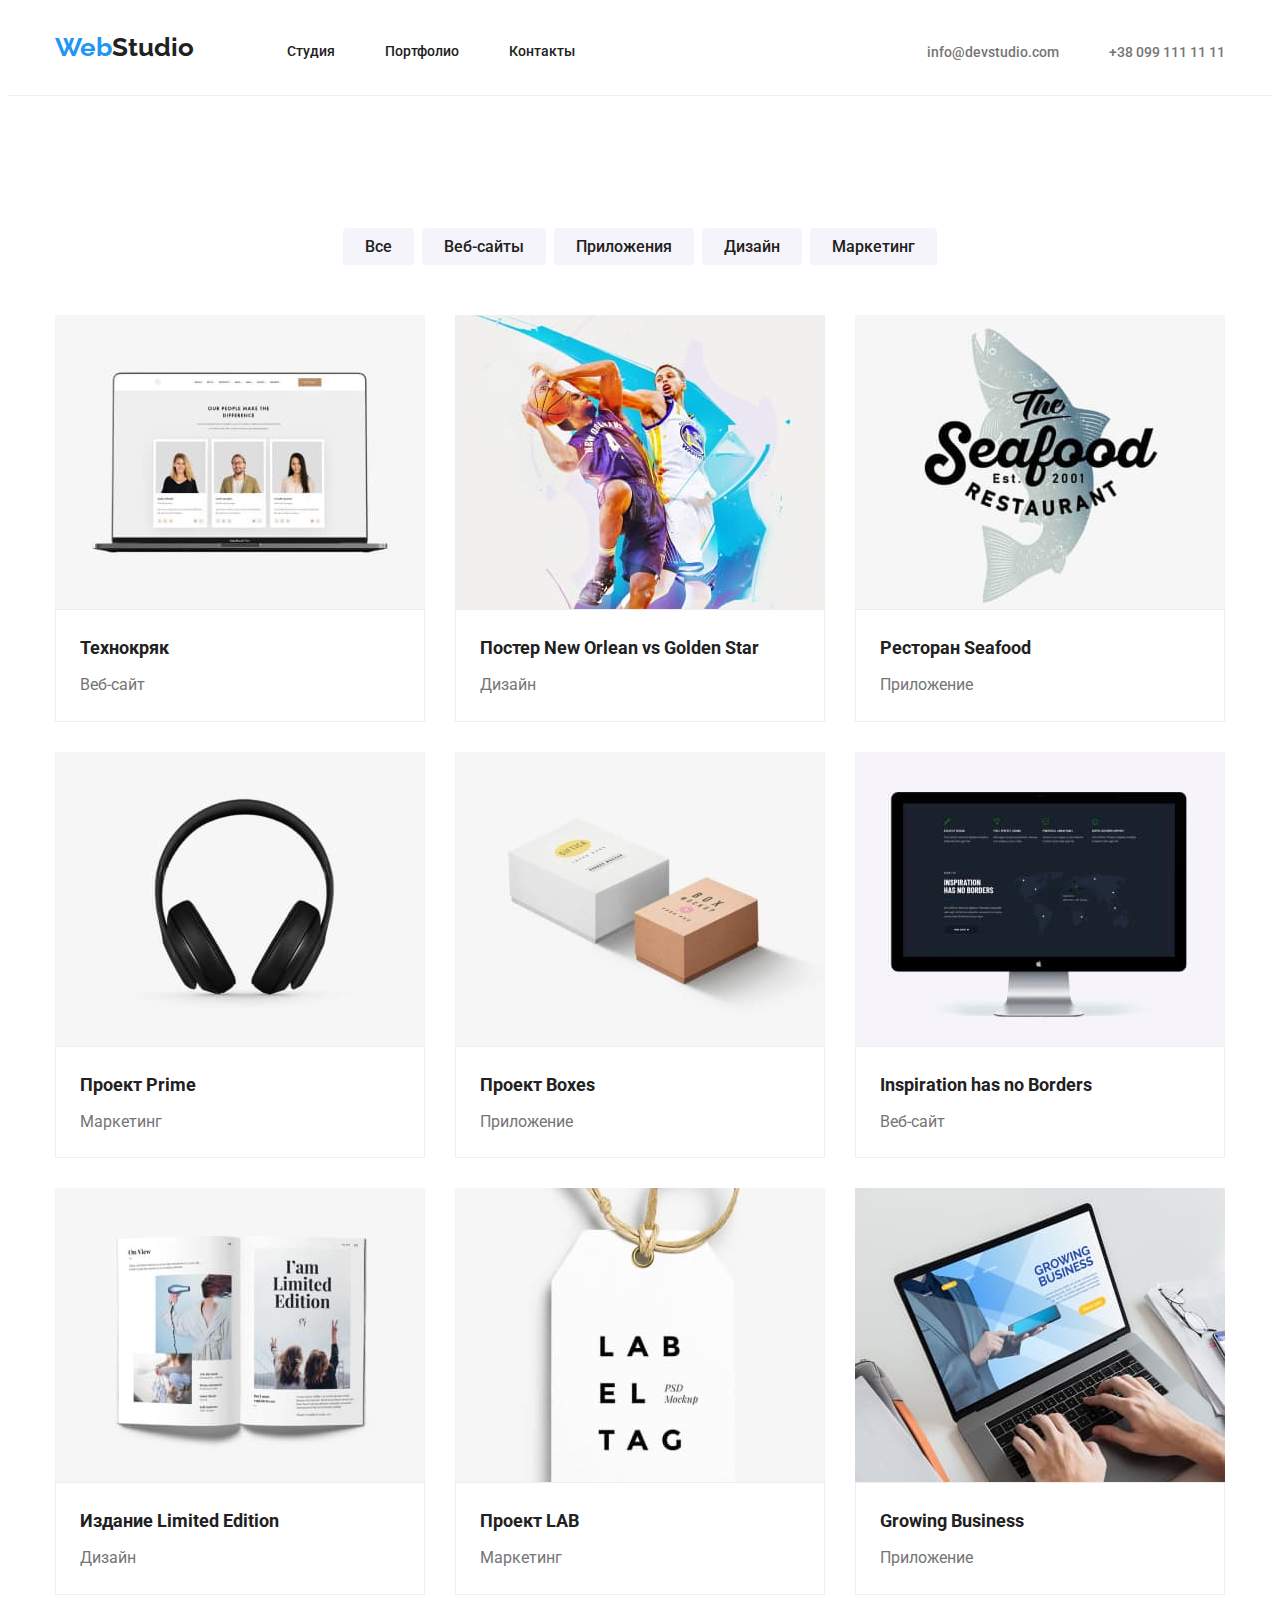
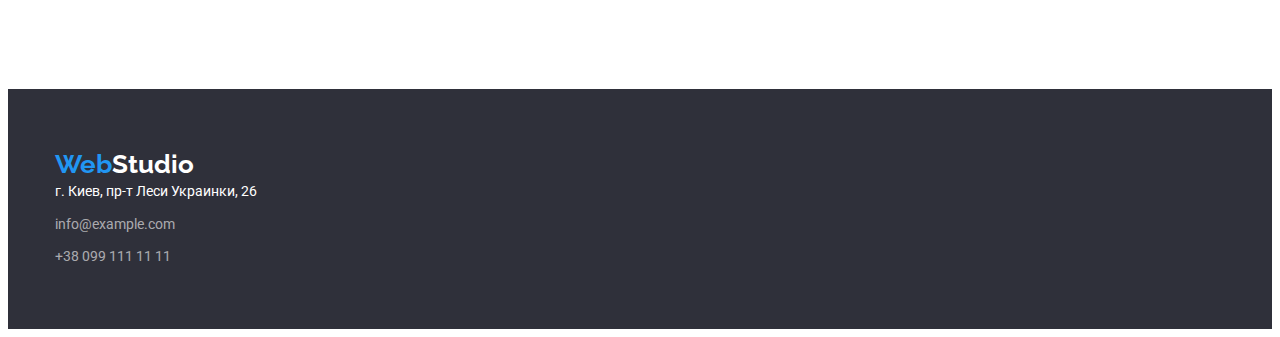
==== portfolio.html @ 93ea7e1f "padding" ====
<!DOCTYPE html>
<html lang="ru">
<head>
    <meta charset="UTF-8">
    <meta http-equiv="X-UA-Compatible" content="IE=edge">
    <meta name="viewport" content="width=device-width, initial-scale=1.0">
    <link rel="preconnect" href="https://fonts.googleapis.com">
    <link rel="preconnect" href="https://fonts.gstatic.com" crossorigin>
    <link
        href="https://fonts.googleapis.com/css2?family=Raleway:wght@700&family=Roboto:wght@400;500;700;900&display=swap"
        rel="stylesheet">
    <link rel="stylesheet"
        href="https://minhaskamal.github.io/DownGit/#/home?url=https://github.com/sindresorhus/modern-normalize/blob/main/modern-normalize.css">
    <title>Document</title>
    <link rel="stylesheet" href="./css/style.css">
</head>
<body>
    <!--шапка-->
<header class="cap">
    <div class="container display-flex">
        <nav class="display-flex">
            <a class="cap-logo" href="./index.html"><span class="cap-logo-web">Web<span
                class="cap-logo-studio">Studio</span></span></a>
            <ul class="site-navigation">
                <li class="item"><a class="site-navigation-link" href="./index.html">Студия</a></li>
                <li class="item"><a class="site-navigation-link" href="./portfolio.html">Портфолио</a></li>
                <li class="item"><a class="site-navigation-link" href="">Контакты</a></li>
            </ul>
        </nav>
        <ul class="contacts">
            <li class="item"><a class="contacts-link" href="mailto:info@devstudio.com">info@devstudio.com</a></li>
            <li class="item"><a class="contacts-link" href="tel:+380961111111">+38 099 111 11 11</a></li>
        </ul>
    </div>
</header>
<main>
    <!-- Список кнопок -->
    <section class="section">
        <div class="container">
            <h1 class="title">Портфолио</h1>
            <ul class="list-buttons display-flex">
                <li class="item"><button class="list-button" type="button">Все</button></li>
                <li class="item"><button class="list-button" type="button">Веб-сайты</button></li>
                <li class="item"><button class="list-button" type="button">Приложения</button></li>
                <li class="item"><button class="list-button" type="button">Дизайн</button></li>
                <li class="item"><button class="list-button" type="button">Маркетинг</button></li>
            </ul>
            <!-- Приклади праці -->
            <ul class="portfolio display-flex">
                <li class="item"><img src="images/img(1).jpg" alt="Веб-сайт" width="370">
                    <div class="portfolio-border">
                        <h2 class="portfolio-title">Технокряк</h2>
                        <p class="portfolio-text">Веб-сайт</p>
                    </div>
                </li>
                <li class="item"><img src="images/img(2).jpg" alt="Дизайн" width="370">
                    <div class="portfolio-border">
                        <h2 class="portfolio-title">Постер New Orlean vs Golden Star</h2>
                        <p class="portfolio-text">Дизайн</p>
                    </div>
                </li>
                <li class="item"><img src="images/img(3).jpg" alt="Приложение" width="370">
                    <div class="portfolio-border"><h2 class="portfolio-title">Ресторан Seafood</h2>
                    <p class="portfolio-text">Приложение</p></div>
                </li>
                <li class="item"><img src="images/img(4).jpg" alt="Маркетин" width="370">
                    <div class="portfolio-border"><h2 class="portfolio-title">Проект Prime</h2>
                    <p class="portfolio-text">Маркетинг</p></div>
                </li>
                <li class="item"><img src="images/img(5).jpg" alt="Приложение" width="370">
                    <div class="portfolio-border"><h2 class="portfolio-title">Проект Boxes</h2>
                    <p class="portfolio-text">Приложение</p></div>
            
                </li>
                <li class="item"><img src="images/img(6).jpg" alt="Веб-сайт" width="370">
                    <div class="portfolio-border"><h2 class="portfolio-title">Inspiration has no Borders</h2>
                    <p class="portfolio-text">Веб-сайт</p></div>
            
                </li>
                <li class="item"><img src="images/img(7).jpg" alt="Дизайн" width="370">
                    <div class="portfolio-border"><h2 class="portfolio-title">Издание Limited Edition</h2>
                    <p class="portfolio-text">Дизайн</p></div>
            
                </li>
                <li class="item"><img src="images/img(8).jpg" alt="Маркетинг" width="370">
                    <div class="portfolio-border"><h2 class="portfolio-title">Проект LAB</h2>
                    <p class="portfolio-text">Маркетинг</p></div>
                </li>
            
                <li class="item"><img src="images/img(9).jpg" alt="Приложение" width="370">
                    <div class="portfolio-border"><h2 class="portfolio-title">Growing Business</h2>
                    <p class="portfolio-text">Приложение</p></div>          
                </li>
            </ul>
        </div>       
    </section>
</main>
    <!-- footers -->
<footer class="footers">
    <div class="container">
        <a class="footers-logo" href="./index.html"><span class="footers-logo-web">Web<span
                            class="footers-logo-studios">Studio</span></span></a>
        <address>
            <ul class="contact">
                <li class="link"><a class="contacts-address" href="https://goo.gl/maps/EvbMrSn3d95Ezf188">г. Киев, пр-т Леси
                        Украинки,
                        26</a></li>
                <li class="link"><a class="contacts-email" href="info@example.com">info@example.com</a></li>
                <li><a class="contacts-tel" href="+380991111111">+38 099 111 11 11</a></li>
            </ul>
        </address>
    </div>
</footer>
</body>

</html>
---- css/style.css ----
/* Спільні стилі для всіх сторінок ................................................ */

html {
  box-sizing: border-box;
  
}
*,
*::before,
*::after {
  box-sizing: inherit;
}
h1, h2, h3, ul, li, p {
  margin-top: 0px;
  margin-bottom: 0px;
  padding: 0px;

}
.section {
  padding-top: 94px;
  padding-bottom: 94px;
}
:root {
  --main-page-bascground: #FFFFFF;
  --main-text-color: #212121;
  --secondary-text-color: #757575;
  --footer-bascground: #2F303A;
  --background-services: #2F303A;
}
body {
background: var(--main-page-bascground);
font-family: 'Roboto', sans-serif;
}

.container {
    width: 1200px;
    margin-left: auto;
    margin-right: auto;
    padding-left: 15px;
    padding-right: 15px;
    
}

ul {
  list-style: none;}
/* Головний фон сторінки #FFFFFF */
/* Головний колір тексту #212121 */
/* Другорядний колір тексту #757575 */
/* Фон футера #2F303A */
/* Фон секції послуги background: #2F303A; */

/* .............................................................................. */

/* Стундія */

/* Шапка */
header {
background: var(--main-page-bascground);
}
.display-flex {
  display: flex;
  justify-content: space-between;
}
.peculiarities-display-flex {
  display: flex;
}
.cap {
  border-bottom: 1px solid #ECECEC;
}
.cap-logo {
  display: block;
  padding-top: 24px; 
  padding-bottom: 25px;
}

.contacts-link:hover,
.contacts-link:focus,
.site-navigation-link:hover,
.site-navigation-link:focus {
  color: #2196F3;
}

.contacts .item +.item {
  margin-left: 50px;
}
.site-navigation {

  margin-left: 93px;
  display: flex;
  
}
.site-navigation .item + .item {
  margin-left: 50px;
}
.site-navigation .item {
  display: block;
  
}
.cap-logo,
.footers-logo {
text-decoration: none;
  font-family: Raleway;
font-weight: 700;
font-size: 26px;
line-height: 1.2;
}
.cap-logo-web,
.footers-logo-web {
color: #2196F3;
}
.cap-logo-studio {
  color: var(--main-text-color);

}

.site-navigation-link {
  display: block;
font-weight: 500;
font-size: 14px;
line-height: 1.2;
color: var(--main-text-color) ;
text-decoration: none;
  padding-top: 35px;
  padding-bottom: 35px;  
}
.contacts-link {
font-weight: 500;
font-size: 14px;
line-height: 1.2;
color: var(--secondary-text-color);
text-decoration: none;
  padding-top: 32px;
  padding-bottom: 32px;
}
.contacts {
  margin-left: auto;
  display: flex;
  align-items: center
  
}
/* Заказать послугу */
.hero {
  background: var(--background-services);
text-align: center;
padding: 200px 0;
}
.hero-headline {
font-weight: 900;
font-size: 44px;
line-height: 1.4;
text-transform: uppercase;
color: #FFFFFF;
}
.hero-button {
  cursor: pointer;
  background: #2196F3;
font-weight: 700;
font-size: 16px;
align-items: center;
line-height: 1.9;
color: #FFFFFF;
margin-top: 30px;

padding: 10px 32px;
border-radius: 4px;
}
.hero-button:hover,
.hero-button:focus {
box-shadow: 0px 4px 4px rgba(0, 0, 0, 0.15);
border-radius: 4px;
}

/* Особливості */

.peculiarities-title-none {
 visibility: hidden;
}
.peculiarities-title {
font-weight: 700;
font-size: 14px;
line-height: 1.2;
text-transform: uppercase;
color: var(--main-text-color);
}
.peculiarities-text {
font-size: 14px;
line-height: 1.7;
color: var(--secondary-text-color);
margin-top: 10px;
}
.peculiarities .item + .item {
margin-left: 30px;
}
.peculiarities .item {
  width: 270px;
}
/* Чим займаємось */
.employment-title {
font-weight: 700;
font-size: 36px;
line-height: 1.2;
text-align: center;
color: var(--main-text-color);
margin-bottom: 50px;
}
.employment {
}
.employment .item + .item {
  margin-left: 30px;
}
/* команда */
.team {
  background: #F5F4FA;
}
.team-main-title {
font-weight: 700;
font-size: 36px;
line-height: 1.2;
text-align: center;
color: var(--main-text-color);
}
.team .team-table {
margin-top: 50px;
}


.team-title {
font-weight: 500;
font-size: 16px;
line-height: 1.2;
text-align: center;
color: var(--main-text-color);
}
.team-text {
font-size: 16px;
line-height: 1.2;
text-align: center;
color: var(--secondary-text-color);
margin-top: 10px;
}
.team-title-text {
padding: 30px 0;
}
.team .item + .item {
  margin-left: 30px;
}
.team .item {
  background: #FFFFFF;
box-shadow: 0px 1px 3px rgba(0, 0, 0, 0.12), 0px 1px 1px rgba(0, 0, 0, 0.14), 0px 2px 1px rgba(0, 0, 0, 0.2);
border-radius: 0px 0px 4px 4px;
}
/* footer */
.footers-logo-studios {
  color: #FFFFFF;
}
.footers {
  background: var(--footer-bascground);
  padding: 60px 0;
}
.contact {
font-size: 14px;
line-height: 1.7;
font-style: normal;
}
.contacts-address {
color: #FFFFFF;
text-decoration: none;
}
.contacts-email {
  display: inline-block;
color: rgba(255, 255, 255, 0.6);
text-decoration: none;
}
.contacts-tel {
  display: inline-block;
color: rgba(255, 255, 255, 0.6);
text-decoration: none;
}
.footers .linc {
  margin-top: 20px;
}
.contact .link {
  margin-bottom: 9px;
}

/* .............................................................................. */
/* Портфоліо */

/* Список кнопок */
.list-button {
  cursor: pointer;
  font-family: 'Roboto', sans-serif;
  background: #F5F4FA;
border-radius: 4px;
font-weight: 500;
font-size: 16px;
line-height: 1.6;
color: var(--main-text-color);
padding: 6px 22px;
border-color: #F5F4FA;
border: transparent;
}
.list-buttons {
justify-content: center;
}
.list-buttons .item + .item {
  margin-left: 8px;
}
.list-button:focus,
.list-button:hover {
  background: #2196F3;
box-shadow: 0px 3px 1px rgba(0, 0, 0, 0.1), 0px 1px 2px rgba(0, 0, 0, 0.08), 0px 2px 2px rgba(0, 0, 0, 0.12);
color: #FFFFFF;
border-color: #2196F3;
}

/* Приклади праці */
.title {
  visibility: hidden;
}
.portfolio-title {
font-weight: 700;
font-size: 18px;
line-height: 2;
color: var(--main-text-color);
}
.portfolio-text {
font-size: 16px;
line-height: 1.9;
color: var(--secondary-text-color);
margin-top: 4px;
}
.portfolio {
  margin-top: 50px;
  flex-wrap: wrap;
  
}
.portfolio .item {

box-sizing: border-box;
margin-right: 30px;
margin-bottom: 30px;
}

.portfolio-border {
  background: #FFFFFF;
border: 1px solid #EEEEEE;
padding: 20px 24px;
}
img {
  display: block;
}
.portfolio .item:nth-child(3n) {
  margin-right: 0;

}
.portfolio .item:nth-last-child(-n + 3) {
  margin-bottom: 0;
}
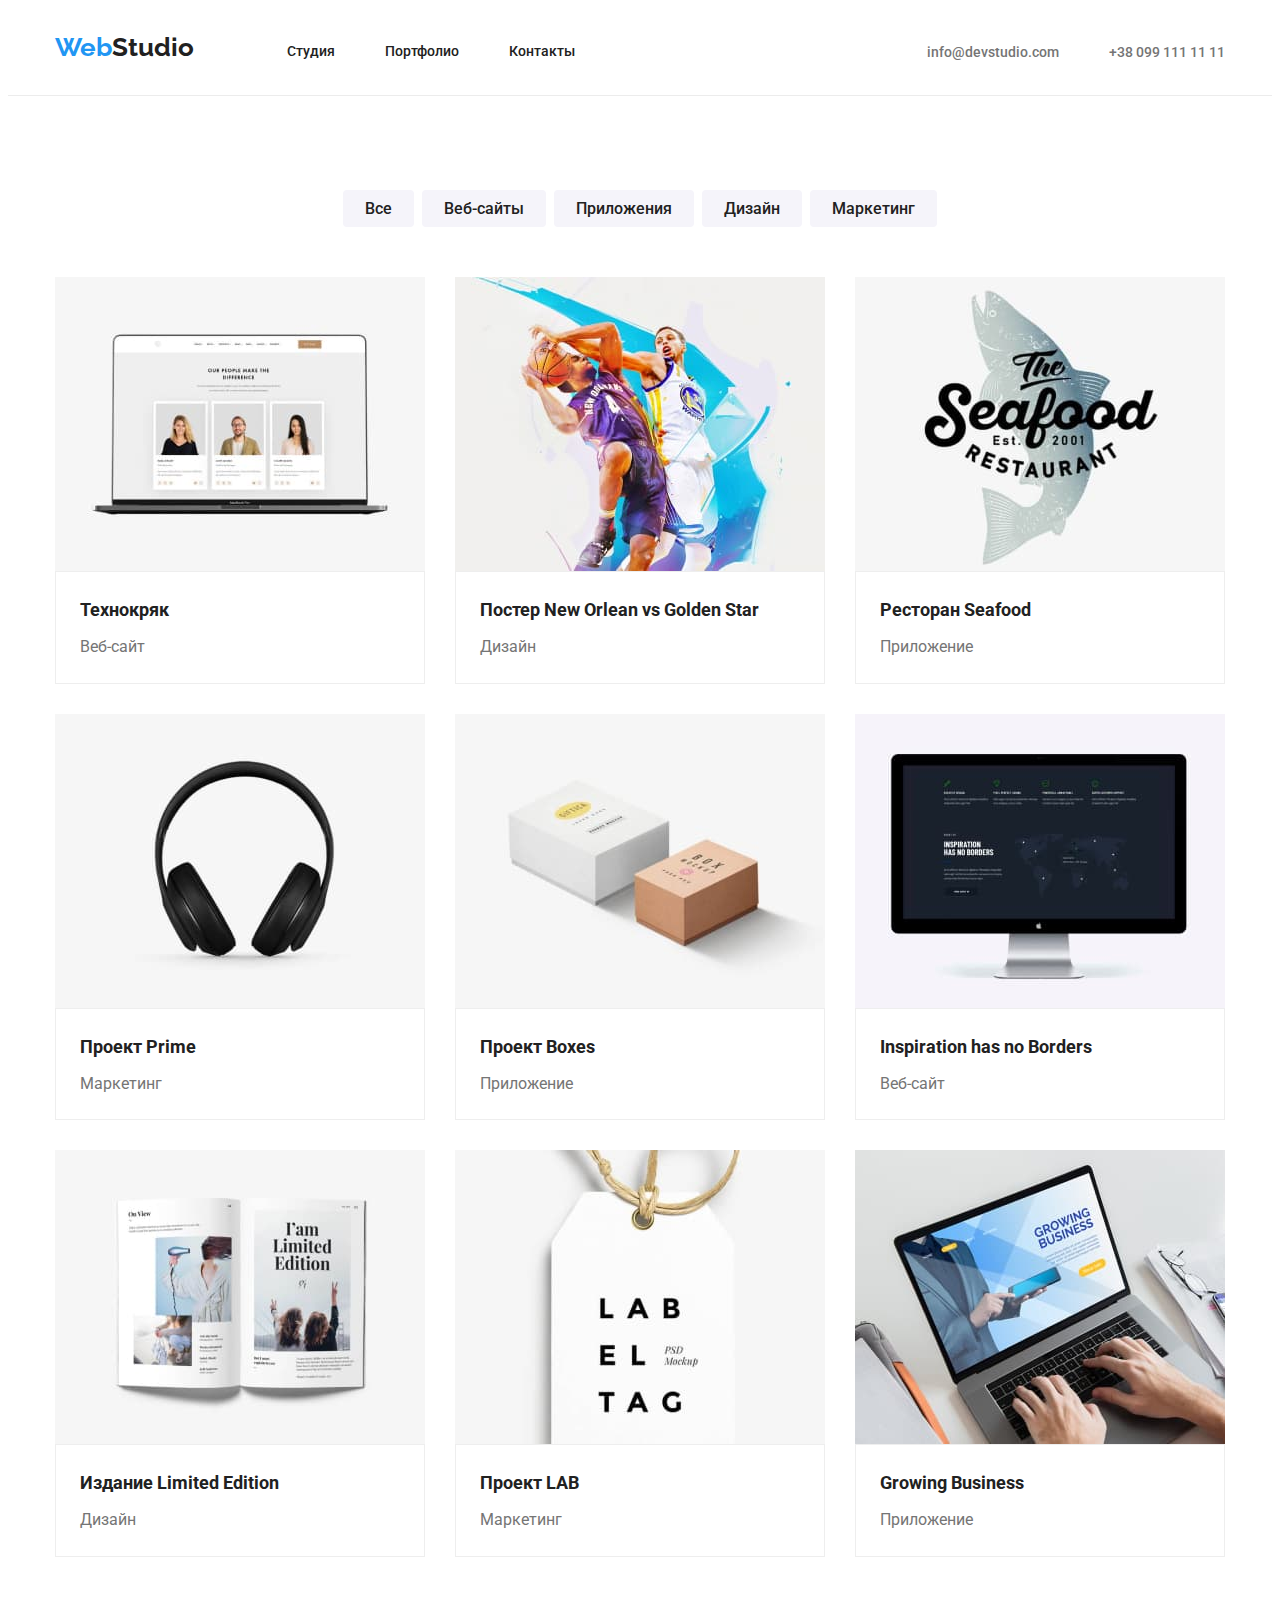
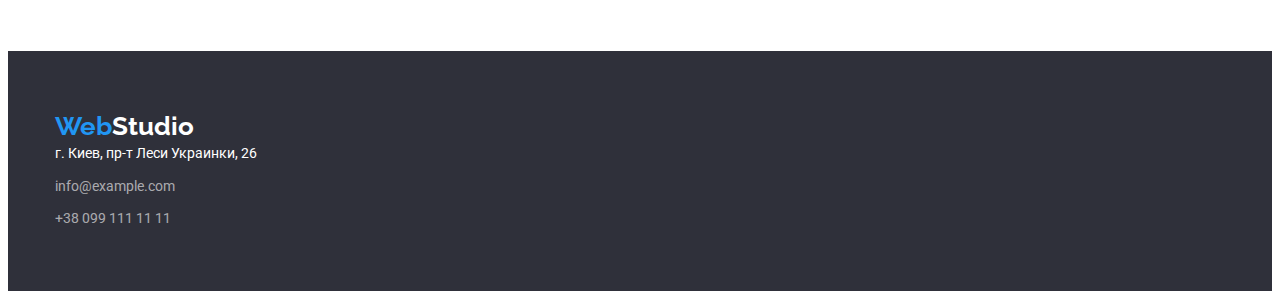
==== commit 85bca015: "peculiarities-title-none" ====
--- a/portfolio.html
+++ b/portfolio.html
@@ -37,7 +37,7 @@
     <!-- Список кнопок -->
     <section class="section">
         <div class="container">
-            <h1 class="title">Портфолио</h1>
+            <h1 class="peculiarities-title-none">Портфолио</h1>
             <ul class="list-buttons display-flex">
                 <li class="item"><button class="list-button" type="button">Все</button></li>
                 <li class="item"><button class="list-button" type="button">Веб-сайты</button></li>
--- a/css/style.css
+++ b/css/style.css
@@ -172,7 +172,7 @@
 /* Особливості */
 
 .peculiarities-title-none {
- visibility: hidden;
+ display: none;
 }
 .peculiarities-title {
 font-weight: 700;
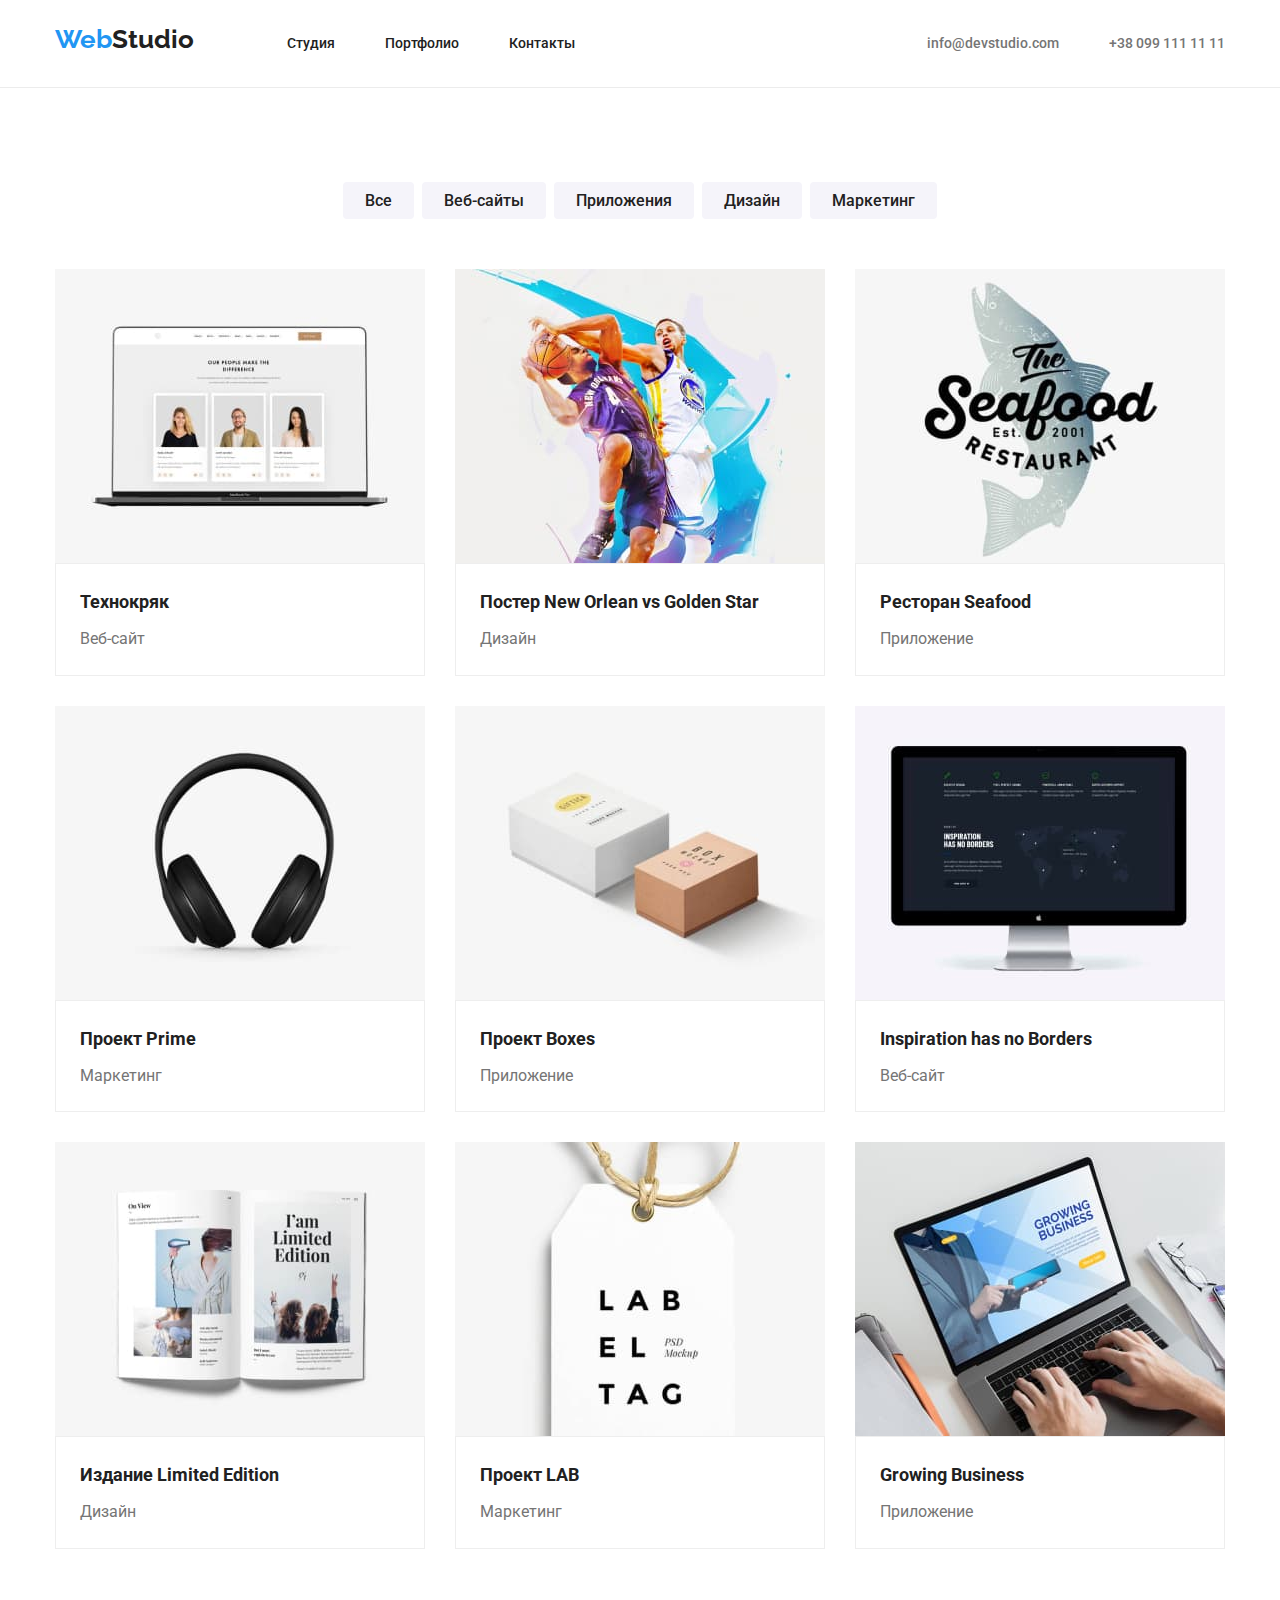
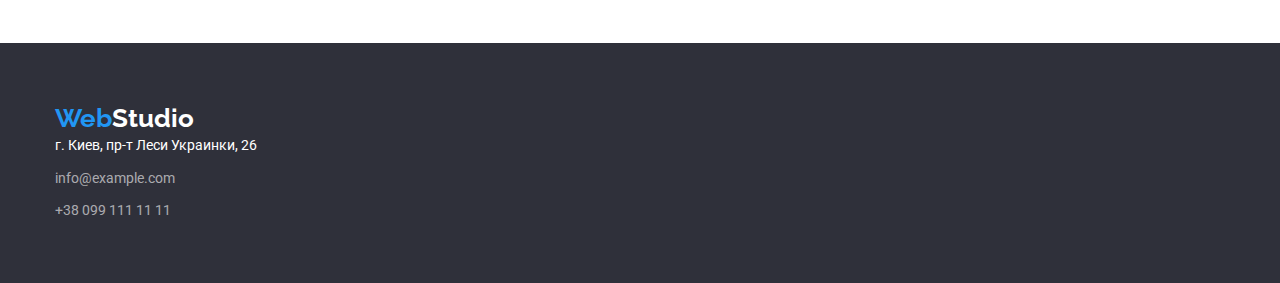
==== commit f83b7acd: "title" ====
--- a/portfolio.html
+++ b/portfolio.html
@@ -10,7 +10,7 @@
         href="https://fonts.googleapis.com/css2?family=Raleway:wght@700&family=Roboto:wght@400;500;700;900&display=swap"
         rel="stylesheet">
     <link rel="stylesheet"
-        href="https://minhaskamal.github.io/DownGit/#/home?url=https://github.com/sindresorhus/modern-normalize/blob/main/modern-normalize.css">
+        href="https://cdnjs.cloudflare.com/ajax/libs/modern-normalize/1.1.0/modern-normalize.min.css">
     <title>Document</title>
     <link rel="stylesheet" href="./css/style.css">
 </head>
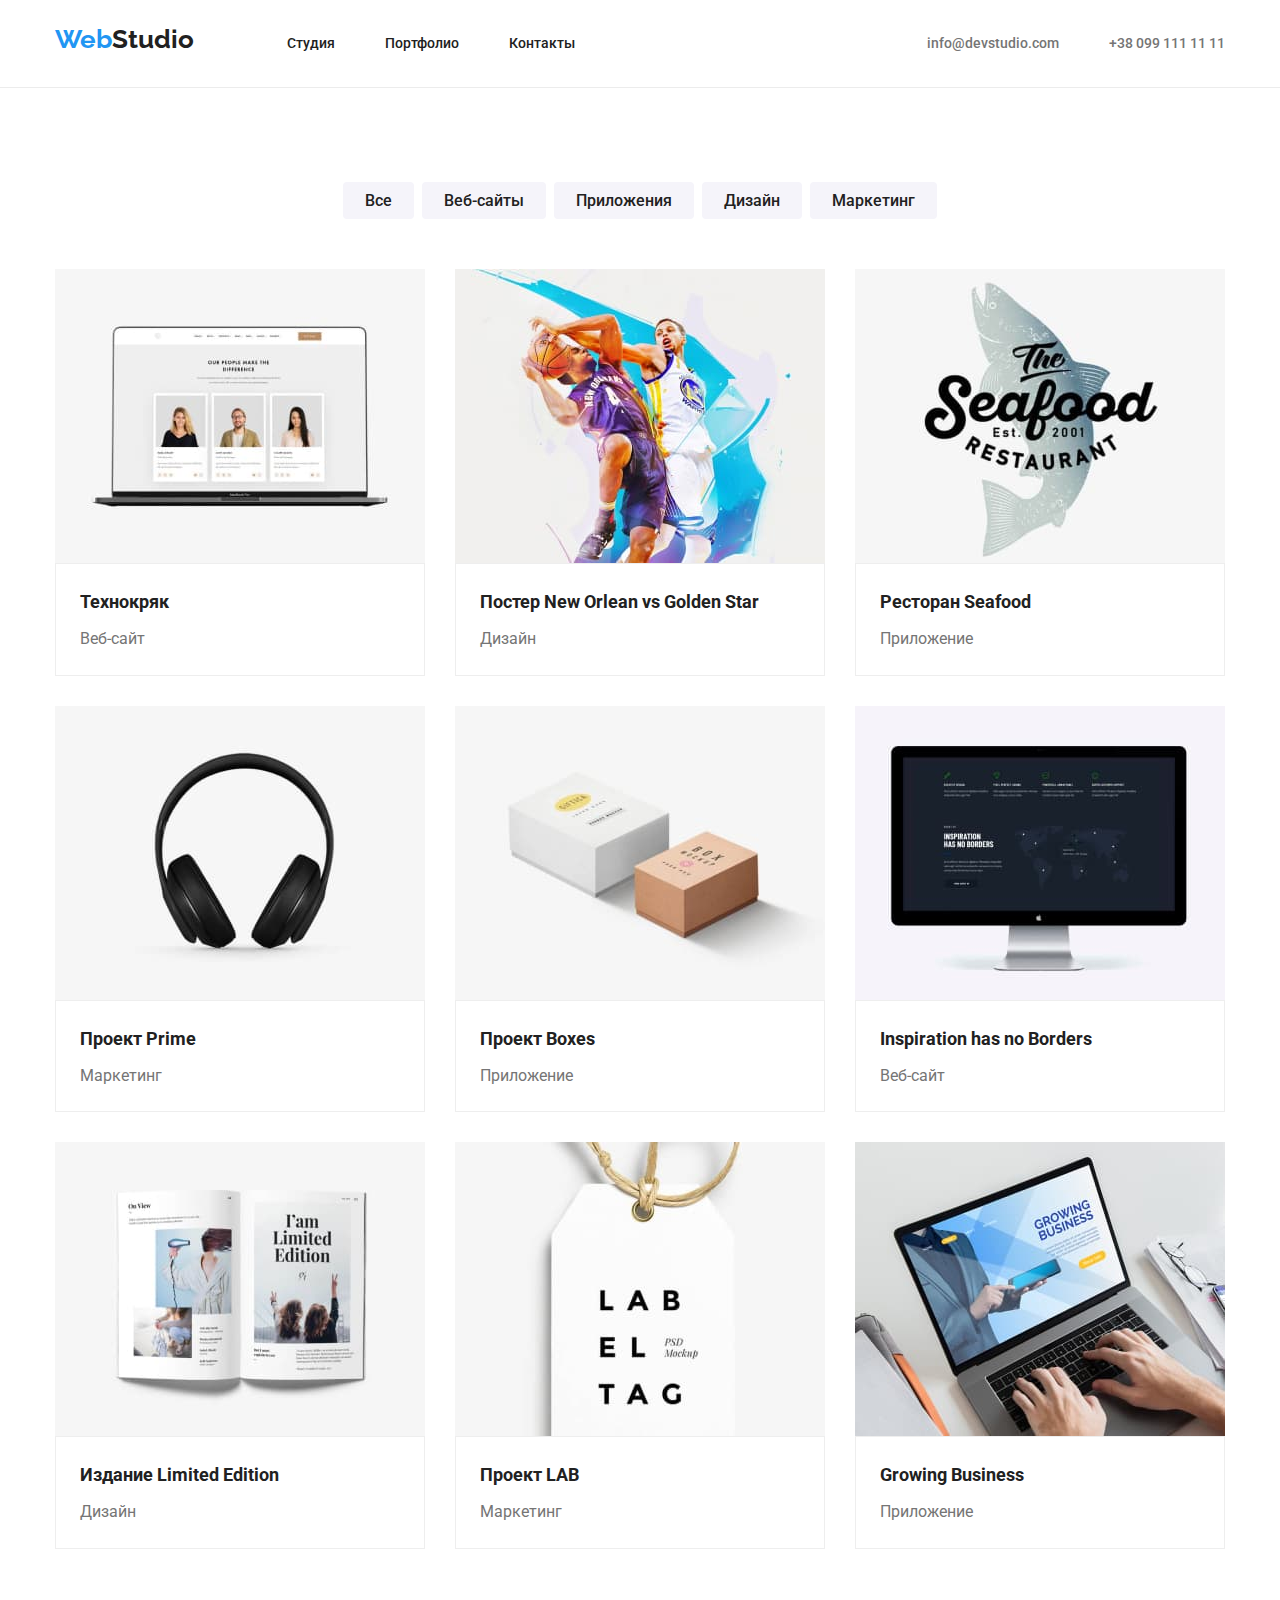
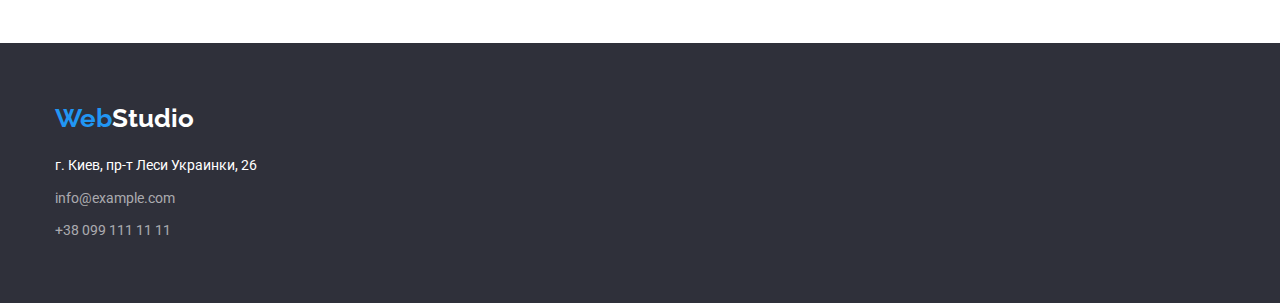
==== commit 4b5e6432: "header" ====
--- a/portfolio.html
+++ b/portfolio.html
@@ -20,7 +20,7 @@
     <div class="container display-flex">
         <nav class="display-flex">
             <a class="cap-logo" href="./index.html"><span class="cap-logo-web">Web<span
-                class="cap-logo-studio">Studio</span></span></a>
+                        class="cap-logo-studio">Studio</span></span></a>
             <ul class="site-navigation">
                 <li class="item"><a class="site-navigation-link" href="./index.html">Студия</a></li>
                 <li class="item"><a class="site-navigation-link" href="./portfolio.html">Портфолио</a></li>
@@ -99,10 +99,11 @@
 <footer class="footers">
     <div class="container">
         <a class="footers-logo" href="./index.html"><span class="footers-logo-web">Web<span
-                            class="footers-logo-studios">Studio</span></span></a>
-        <address>
+                    class="footers-logo-studios">Studio</span></span></a>
+        <address class="linc">
             <ul class="contact">
-                <li class="link"><a class="contacts-address" href="https://goo.gl/maps/EvbMrSn3d95Ezf188">г. Киев, пр-т Леси
+                <li class="link"><a class="contacts-address" href="https://goo.gl/maps/EvbMrSn3d95Ezf188">г. Киев, пр-т
+                        Леси
                         Украинки,
                         26</a></li>
                 <li class="link"><a class="contacts-email" href="info@example.com">info@example.com</a></li>
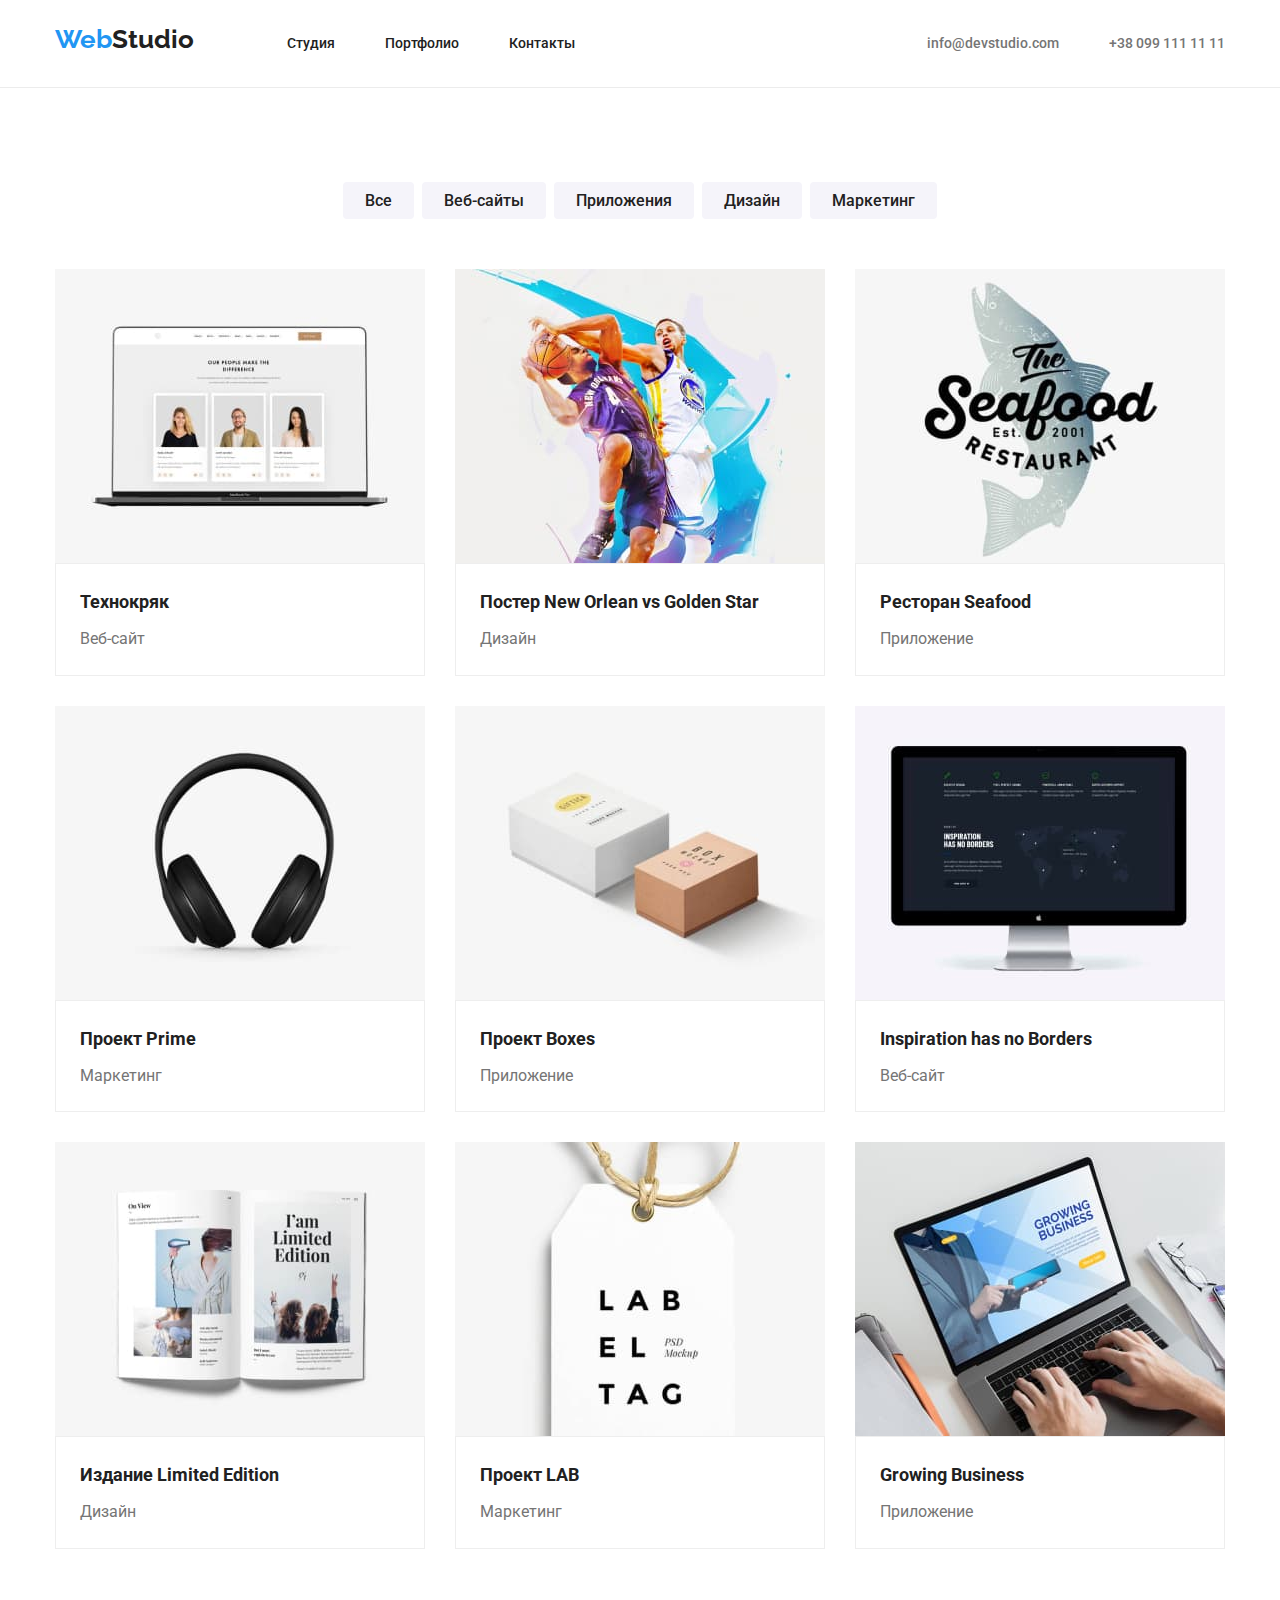
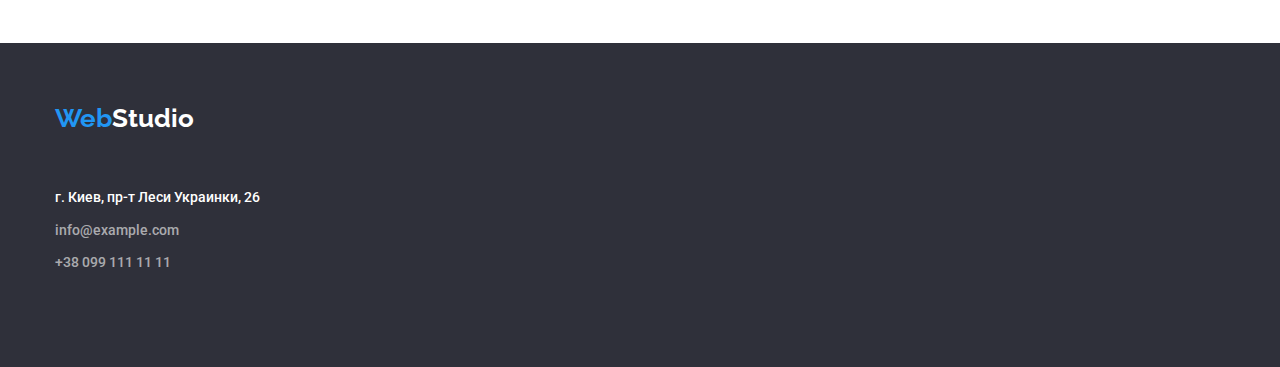
==== commit 599bfe85: "cccc" ====
--- a/portfolio.html
+++ b/portfolio.html
@@ -100,7 +100,7 @@
     <div class="container">
         <a class="footers-logo" href="./index.html"><span class="footers-logo-web">Web<span
                     class="footers-logo-studios">Studio</span></span></a>
-        <address class="linc">
+        <address class="contacts-link">
             <ul class="contact">
                 <li class="link"><a class="contacts-address" href="https://goo.gl/maps/EvbMrSn3d95Ezf188">г. Киев, пр-т
                         Леси
--- a/css/style.css
+++ b/css/style.css
@@ -275,7 +275,8 @@
 color: rgba(255, 255, 255, 0.6);
 text-decoration: none;
 }
-.footers .linc {
+.contacts-link,
+.footers .links {
   margin-top: 20px;
 }
 .contact .link {
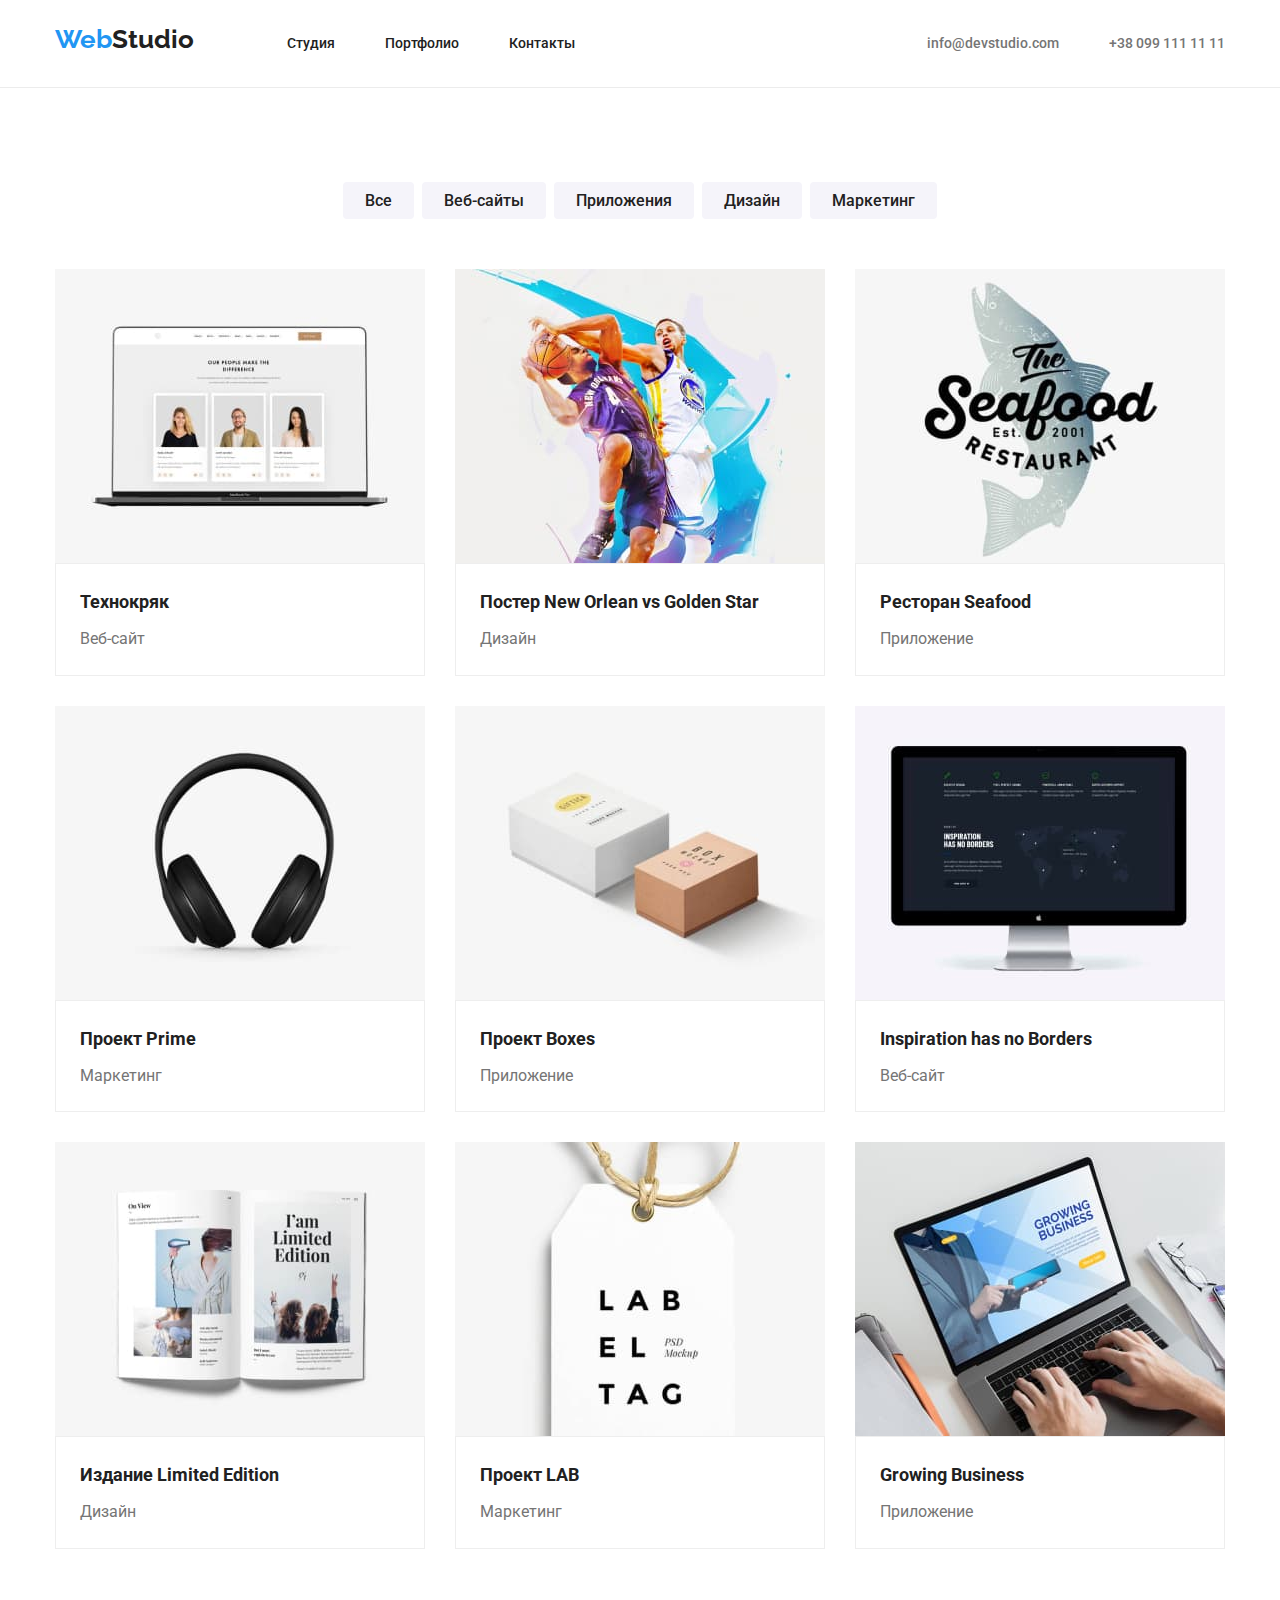
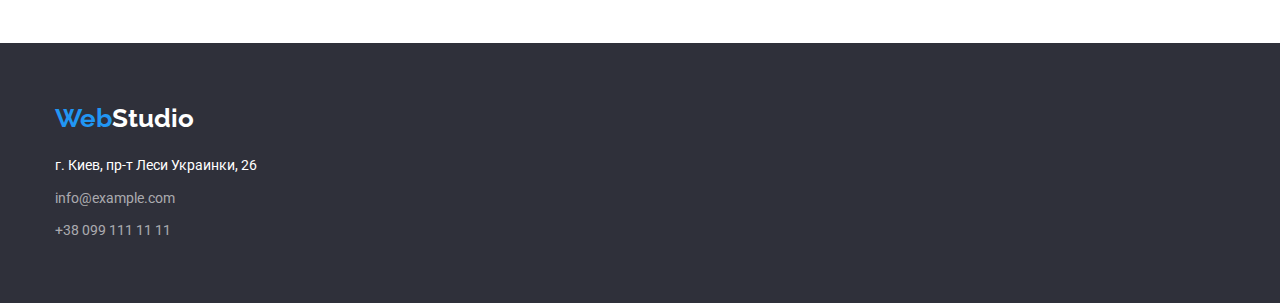
==== commit 63bb43b8: "contacts-links" ====
--- a/portfolio.html
+++ b/portfolio.html
@@ -100,7 +100,7 @@
     <div class="container">
         <a class="footers-logo" href="./index.html"><span class="footers-logo-web">Web<span
                     class="footers-logo-studios">Studio</span></span></a>
-        <address class="contacts-link">
+        <address class="links">
             <ul class="contact">
                 <li class="link"><a class="contacts-address" href="https://goo.gl/maps/EvbMrSn3d95Ezf188">г. Киев, пр-т
                         Леси
--- a/css/style.css
+++ b/css/style.css
@@ -275,7 +275,7 @@
 color: rgba(255, 255, 255, 0.6);
 text-decoration: none;
 }
-.contacts-link,
+
 .footers .links {
   margin-top: 20px;
 }
